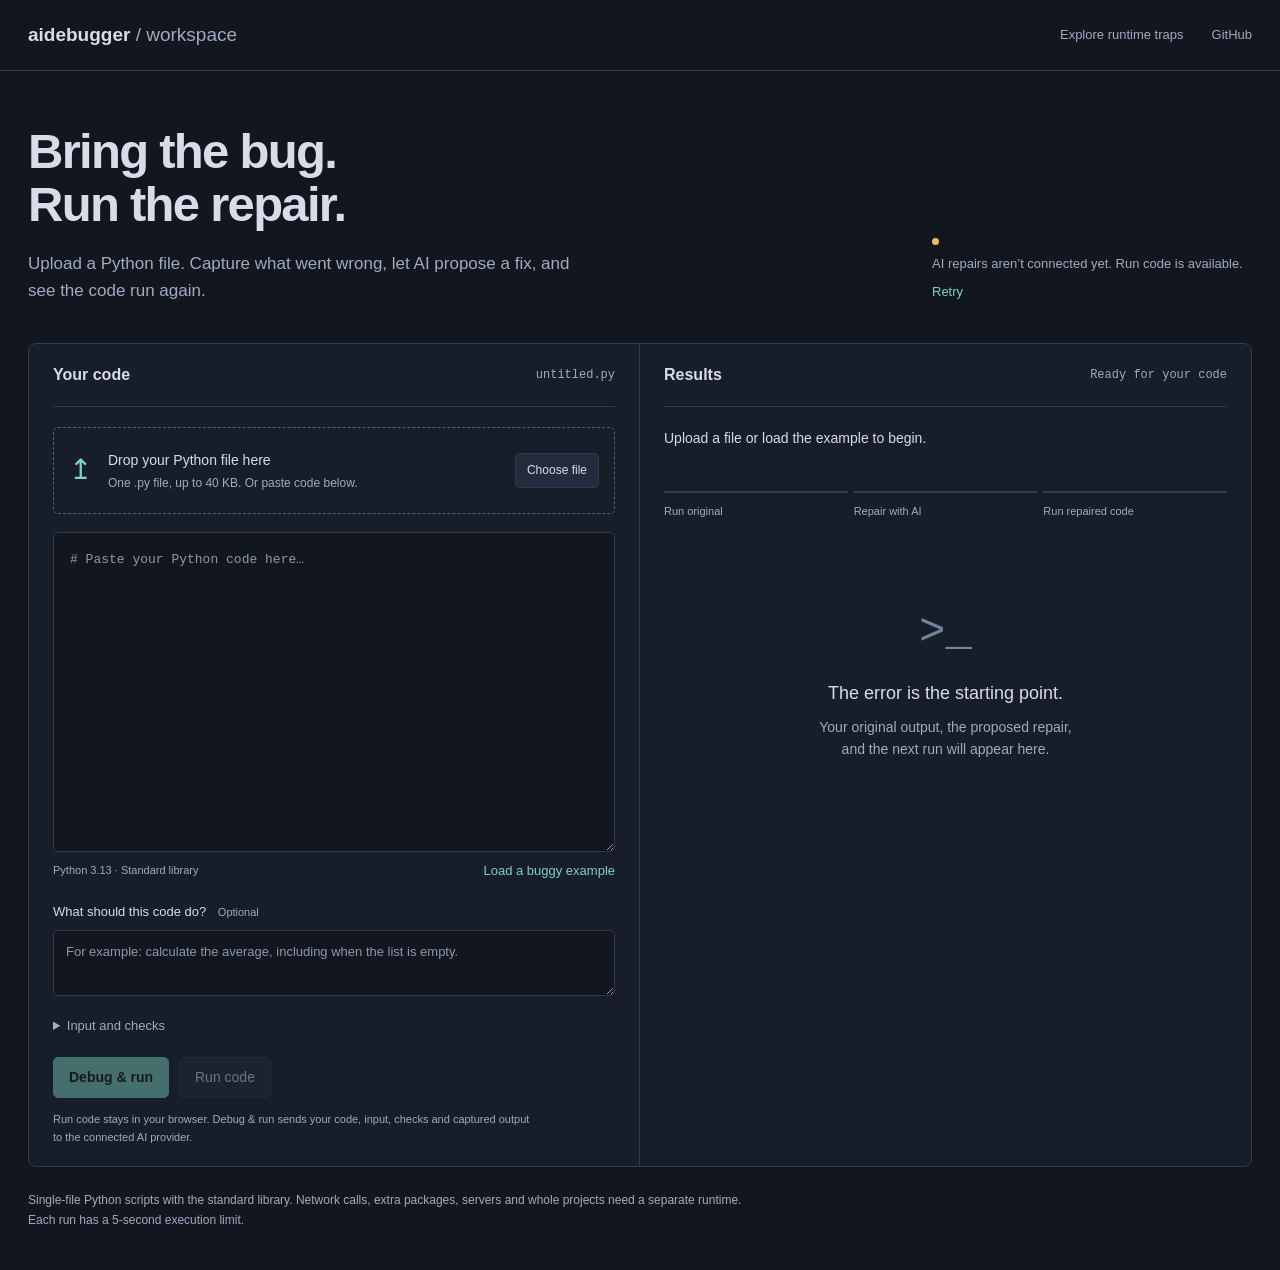
==== docs/debug/index.html @ e779a5bc "feat: add upload, AI repair, and verified Python runs" ====
<!doctype html>
<html lang="en">
<head>
  <meta charset="utf-8">
  <meta name="viewport" content="width=device-width,initial-scale=1">
  <title>Debug your Python code · aidebugger</title>
  <meta name="description" content="Upload Python code, capture the error, repair it with AI, and run the result.">
  <link rel="stylesheet" href="style.css">
  <script src="config.js"></script>
  <script type="module" src="app.js"></script>
</head>
<body>
  <header class="topbar">
    <a class="brand" href="../">aidebugger <span>/ workspace</span></a>
    <a href="../live/">Explore runtime traps</a>
    <a href="https://github.com/riyadadlani02/aidebugger">GitHub</a>
  </header>
  <main>
    <div class="intro">
      <div><h1>Bring the bug.<br>Run the repair.</h1>
        <p>Upload a Python file. Capture what went wrong, let AI propose a fix, and see the code run again.</p></div>
      <div class="connection"><span class="indicator" id="connection-dot"></span><span id="connection">Checking AI connection…</span><button class="text-button" id="reconnect">Retry</button></div>
    </div>
    <div class="workspace">
      <section class="source-panel" aria-label="Your code">
        <div class="panel-heading"><h2>Your code</h2><span id="filename">untitled.py</span></div>
        <div class="upload" id="dropzone">
          <div class="upload-icon" aria-hidden="true">↥</div>
          <div><strong>Drop your Python file here</strong><p>One .py file, up to 40 KB. Or paste code below.</p></div>
          <label class="button secondary" for="file">Choose file</label>
          <input type="file" id="file" accept=".py,text/x-python" class="file-input">
        </div>
        <label class="sr-only" for="source">Python source code</label>
        <textarea id="source" class="code-editor" spellcheck="false" autocapitalize="off" autocomplete="off" placeholder="# Paste your Python code here…"></textarea>
        <div class="editor-footer"><span>Python 3.13 · Standard library</span><button id="example" class="text-button">Load a buggy example</button></div>
        <label class="field-label" for="goal">What should this code do? <span>Optional</span></label>
        <textarea id="goal" class="small-input" maxlength="2000" placeholder="For example: calculate the average, including when the list is empty."></textarea>
        <details class="inputs"><summary>Input and checks</summary>
          <label class="field-label" for="stdin">Standard input <span>One input() answer per line</span></label>
          <textarea id="stdin" class="small-input mono" maxlength="4000" spellcheck="false" placeholder="Answers your program reads from input()"></textarea>
          <label class="field-label" for="checks">Checks to run after the script <span>AI cannot edit these</span></label>
          <textarea id="checks" class="small-input mono" maxlength="8000" spellcheck="false" placeholder="assert average([2, 4]) == 3&#10;assert average([]) == 0"></textarea>
        </details>
        <div class="actions"><button id="debug" class="primary" disabled>Debug &amp; run</button><button id="run" class="secondary" disabled>Run code</button><button id="stop" class="danger" hidden>Stop</button></div>
        <p class="privacy" id="privacy">Run code stays in your browser. Debug &amp; run sends your code, input, checks and captured output to the connected AI provider.</p>
      </section>
      <section class="results-panel" aria-label="Debugging results">
        <div class="panel-heading"><h2>Results</h2><span class="status" id="status">Ready for your code</span></div>
        <div id="message" role="status" aria-live="polite">Upload a file or load the example to begin.</div>
        <ol id="progress" class="progress" aria-label="Debugging progress"><li>Run original</li><li>Repair with AI</li><li>Run repaired code</li></ol>
        <div class="empty" id="empty"><div class="terminal-mark" aria-hidden="true">&gt;_</div><h3>The error is the starting point.</h3><p>Your original output, the proposed repair, and the next run will appear here.</p></div>
        <div id="results" hidden>
          <div id="runs"></div>
          <section class="repair" id="repair" hidden>
            <div class="result-heading"><h3>Proposed repair</h3><button id="download" class="text-button">Download .py</button></div>
            <p id="explanation"></p>
            <pre id="fixed-code" tabindex="0"></pre>
            <button id="use-fix" class="secondary">Use in editor</button>
          </section>
        </div>
      </section>
    </div>
    <footer>Single-file Python scripts with the standard library. Network calls, extra packages, servers and whole projects need a separate runtime. Each run has a 5-second execution limit.</footer>
  </main>
</body>
</html>
---- docs/debug/style.css ----
:root{color-scheme:dark;--ink:#12161f;--panel:#171d29;--line:#303b4d;--text:#d7dde8;--dim:#a0abc0;--live:#7fd1c1;--error:#ff929c;--amber:#edba67;--sans:"IBM Plex Sans",-apple-system,BlinkMacSystemFont,"Segoe UI",sans-serif;--mono:"IBM Plex Mono",ui-monospace,SFMono-Regular,Consolas,monospace}
*{box-sizing:border-box}body{margin:0;background:var(--ink);color:var(--text);font:15px/1.6 var(--sans)}a{color:var(--live);text-decoration:none}a:hover{text-decoration:underline}button,.button{font:500 14px/1.4 var(--sans);border:1px solid var(--line);border-radius:5px;padding:10px 15px;cursor:pointer;display:inline-block;text-decoration:none;background:transparent;color:var(--text)}button:hover,.button:hover{border-color:var(--live);text-decoration:none}button:disabled{opacity:.45;cursor:not-allowed}button:focus-visible,a:focus-visible,summary:focus-visible,textarea:focus-visible,.upload:focus-within{outline:2px solid var(--live);outline-offset:4px}textarea:focus-visible{outline-offset:0}button.primary{background:var(--live);color:var(--ink);border-color:var(--live);font-weight:600}.secondary{background:#222c3c}button.danger{color:var(--error);border-color:var(--error)}.text-button{padding:0;border:0;color:var(--live);font-size:13px}.text-button:hover{text-decoration:underline}[hidden]{display:none!important}.topbar{display:flex;align-items:center;gap:28px;padding:20px max(28px,calc((100vw - 1360px)/2));border-bottom:1px solid var(--line)}.brand{color:var(--text);font-size:19px;font-weight:650;margin-right:auto}.brand span{font-weight:400;color:var(--dim)}.topbar>a:not(.brand){font-size:13px;color:var(--dim)}main{max-width:1416px;padding:0 28px;margin:auto}.intro{display:flex;gap:35px;align-items:flex-end;justify-content:space-between;padding:54px 0 38px}.intro h1{font-size:clamp(32px,4vw,49px);line-height:1.08;letter-spacing:-.035em;margin:0 0 19px;font-weight:600}.intro p{font-size:17px;color:var(--dim);max-width:58ch;margin:0}.connection{display:flex;gap:9px;align-items:center;flex-wrap:wrap;max-width:320px;padding-bottom:3px;color:var(--dim);font-size:13px}.indicator{width:7px;height:7px;border-radius:50%;background:var(--amber);flex-shrink:0}.indicator.connected{background:var(--live)}.workspace{display:grid;grid-template-columns:minmax(0,1fr) minmax(0,1fr);border:1px solid var(--line);border-radius:8px;overflow:hidden;background:var(--panel)}.source-panel{border-right:1px solid var(--line);padding:0 24px 20px}.results-panel{padding:0 24px 24px;min-width:0}.panel-heading{display:flex;align-items:center;gap:16px;justify-content:space-between;min-height:63px;border-bottom:1px solid var(--line);margin-bottom:20px}.panel-heading h2{font-size:16px;font-weight:600;margin:0}.panel-heading>span{color:var(--dim);font:12px var(--mono);overflow-wrap:anywhere;text-align:right}.upload{display:flex;gap:16px;align-items:center;border:1px dashed #536079;border-radius:5px;padding:20px 15px;margin-bottom:18px;position:relative}.upload.dragging{background:#233b3d;border-color:var(--live)}.upload-icon{color:var(--live);font-size:28px}.upload strong{font-size:14px;font-weight:500}.upload p{font-size:12px;color:var(--dim);margin:2px 0 0}.upload .button{white-space:nowrap;font-size:12px;margin-left:auto;padding:8px 11px}.file-input{position:absolute;width:1px;height:1px;opacity:0}.code-editor{width:100%;height:320px;resize:vertical;min-height:160px;tab-size:4;padding:16px;font:13px/1.75 var(--mono);background:var(--ink);border:1px solid var(--line);border-radius:5px;color:var(--text);display:block;white-space:pre;overflow-wrap:normal}.code-editor::placeholder,textarea::placeholder{color:#8c98ae}.editor-footer{display:flex;gap:12px;justify-content:space-between;align-items:center;margin:10px 0 22px;font-size:11px;color:var(--dim)}.field-label{display:block;font-size:13px;margin:13px 0 7px}.field-label span{color:var(--dim);font-size:11px;margin-left:8px}.small-input{width:100%;min-height:66px;resize:vertical;padding:11px 12px;border:1px solid var(--line);border-radius:5px;background:var(--ink);color:var(--text);font:13px/1.6 var(--sans)}.mono{font-family:var(--mono)}.inputs{margin:13px 0 20px;font-size:13px}.inputs summary{cursor:pointer;color:var(--dim)}.actions{display:flex;gap:10px;margin-top:20px;flex-wrap:wrap}.privacy{font-size:11px;line-height:1.6;color:var(--dim);margin:13px 0 0;max-width:78ch}#message{font-size:14px;min-height:44px;margin-bottom:20px;overflow-wrap:anywhere}.progress{list-style:none;display:flex;gap:6px;padding:0;margin:0 0 25px;font-size:11px;color:var(--dim)}.progress li{flex:1;padding-top:10px;border-top:2px solid var(--line)}.progress li.active{color:var(--live);border-color:var(--live)}.empty{padding:62px 18px;text-align:center;color:var(--dim)}.terminal-mark{font:44px var(--mono);color:#72839f}.empty h3{font-size:18px;font-weight:500;color:var(--text);margin:22px 0 8px}.empty p{font-size:14px;max-width:34ch;margin:0 auto}.run-result{margin:0 0 20px;border:1px solid var(--line);border-radius:5px;overflow:hidden}.result-heading{display:flex;gap:14px;align-items:center;justify-content:space-between}.run-result .result-heading{background:#202938;padding:10px 13px}.result-heading h3{font-size:13px;font-weight:500;margin:0}.badge{font:11px var(--mono);color:var(--error)}.badge.ok{color:var(--live)}pre{font:12px/1.65 var(--mono);white-space:pre-wrap;overflow-wrap:anywhere;margin:0;max-height:330px;overflow:auto;padding:15px;background:var(--ink)}pre.error{color:#ffa8b0}.run-result details{border-top:1px solid var(--line)}.run-result summary{font-size:12px;color:var(--dim);padding:10px 13px;cursor:pointer}.repair{padding-top:6px}.repair>p{font-size:14px;overflow-wrap:anywhere;color:var(--dim)}.repair>pre{border:1px solid var(--line);border-radius:5px;margin-bottom:13px;max-height:450px}.status.ok{color:var(--live)}.status.error{color:var(--error)}footer{font-size:12px;color:var(--dim);max-width:110ch;margin:24px 0 40px}.sr-only{position:absolute;width:1px;height:1px;margin:-1px;padding:0;overflow:hidden;clip:rect(0,0,0,0);white-space:nowrap;border:0}
@media(max-width:960px){.intro{align-items:flex-start;flex-direction:column;gap:22px}.connection{max-width:none}.workspace{grid-template-columns:1fr}.source-panel{border-right:0;border-bottom:1px solid var(--line)}.empty{padding:35px 12px}.code-editor{height:290px}}
@media(max-width:540px){main{padding:0 14px}.topbar{padding:16px;gap:15px}.topbar>a:nth-child(2){display:none}.brand{font-size:17px}.intro{padding:34px 4px 28px}.intro p{font-size:15px}.source-panel,.results-panel{padding-left:15px;padding-right:15px}.upload{flex-wrap:wrap;gap:10px}.upload-icon{display:none}.upload .button{margin-left:0}.editor-footer{align-items:flex-start;flex-direction:column;gap:7px}.field-label span{display:block;margin-left:0}.panel-heading{gap:8px}.panel-heading>span{font-size:10px}.progress{font-size:10px}}
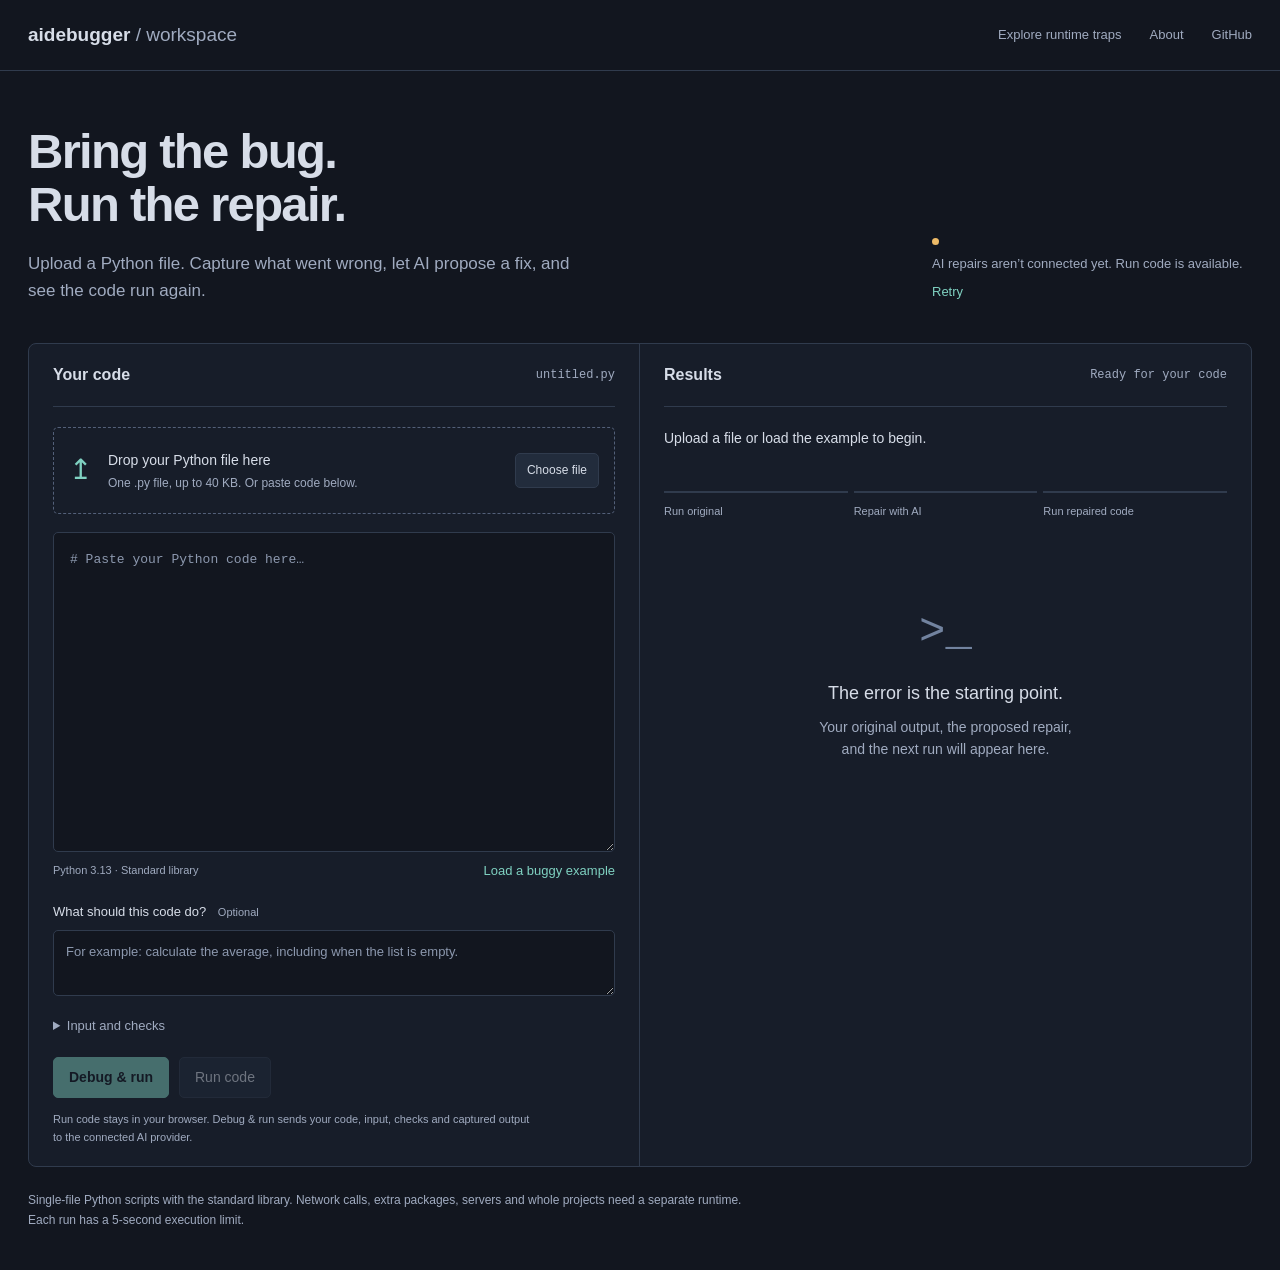
==== commit d5929fcb: "feat: show the debugging workspace on the homepage" ====
--- a/docs/debug/index.html
+++ b/docs/debug/index.html
@@ -7,12 +7,13 @@
   <meta name="description" content="Upload Python code, capture the error, repair it with AI, and run the result.">
   <link rel="stylesheet" href="style.css">
   <script src="config.js"></script>
-  <script type="module" src="app.js"></script>
+  <script type="module" src="app.js?v=homepage-1"></script>
 </head>
 <body>
   <header class="topbar">
     <a class="brand" href="../">aidebugger <span>/ workspace</span></a>
     <a href="../live/">Explore runtime traps</a>
+    <a href="../about.html">About</a>
     <a href="https://github.com/riyadadlani02/aidebugger">GitHub</a>
   </header>
   <main>
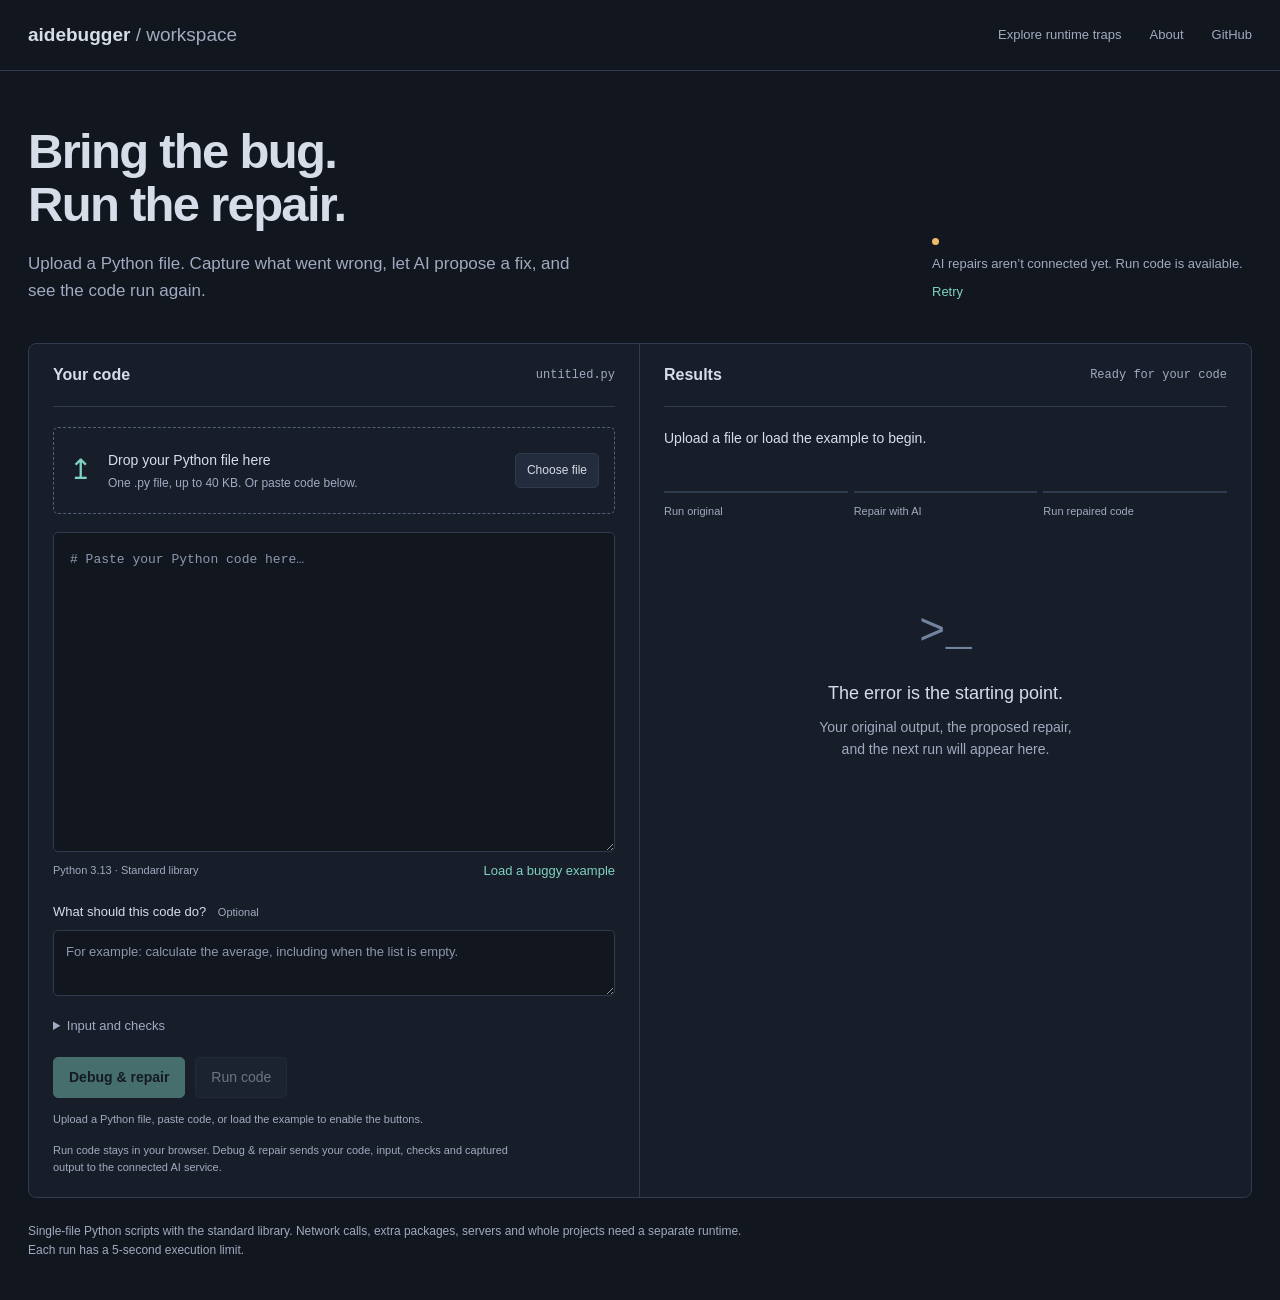
==== commit b408c2b3: "feat: connect public debugging workspace to hosted Claude" ====
--- a/docs/debug/index.html
+++ b/docs/debug/index.html
@@ -6,8 +6,8 @@
   <title>Debug your Python code · aidebugger</title>
   <meta name="description" content="Upload Python code, capture the error, repair it with AI, and run the result.">
   <link rel="stylesheet" href="style.css">
-  <script src="config.js"></script>
-  <script type="module" src="app.js?v=homepage-1"></script>
+  <script src="config.js?v=cloud-ai-1"></script>
+  <script type="module" src="app.js?v=cloud-ai-1"></script>
 </head>
 <body>
   <header class="topbar">
@@ -42,8 +42,9 @@
           <label class="field-label" for="checks">Checks to run after the script <span>AI cannot edit these</span></label>
           <textarea id="checks" class="small-input mono" maxlength="8000" spellcheck="false" placeholder="assert average([2, 4]) == 3&#10;assert average([]) == 0"></textarea>
         </details>
-        <div class="actions"><button id="debug" class="primary" disabled>Debug &amp; run</button><button id="run" class="secondary" disabled>Run code</button><button id="stop" class="danger" hidden>Stop</button></div>
-        <p class="privacy" id="privacy">Run code stays in your browser. Debug &amp; run sends your code, input, checks and captured output to the connected AI provider.</p>
+        <div class="actions"><button id="debug" class="primary" disabled aria-describedby="action-hint">Debug &amp; repair</button><button id="run" class="secondary" disabled>Run code</button><button id="stop" class="danger" hidden>Stop</button></div>
+        <p class="privacy" id="action-hint" role="status">Upload a Python file or paste code to enable the buttons.</p>
+        <p class="privacy" id="privacy">Run code stays in your browser. Debug &amp; repair sends your code, input, checks and captured output to the connected AI service.</p>
       </section>
       <section class="results-panel" aria-label="Debugging results">
         <div class="panel-heading"><h2>Results</h2><span class="status" id="status">Ready for your code</span></div>
